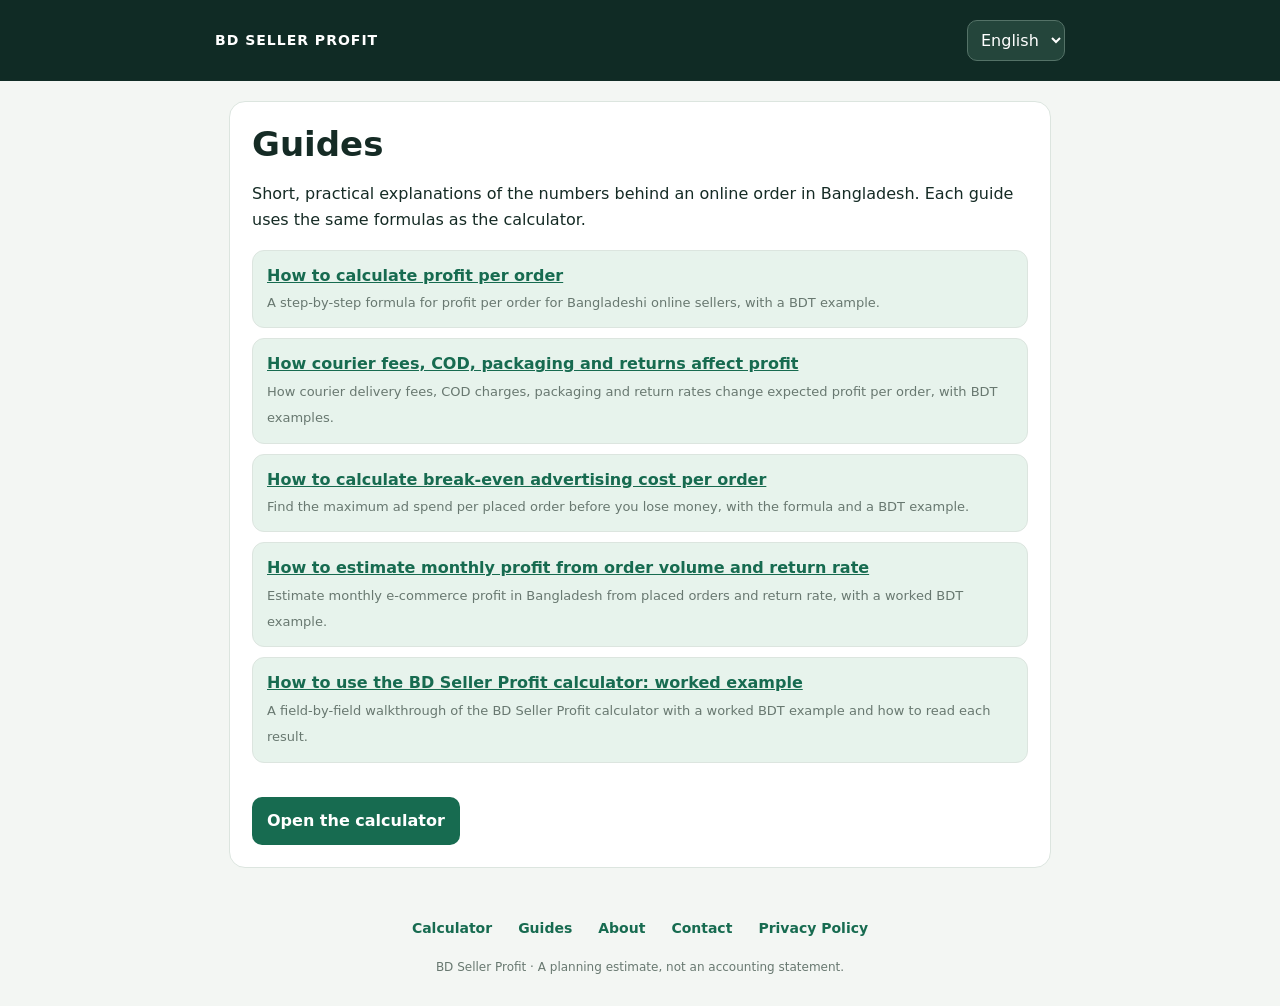
==== guides/index.html @ 181e1595 "Add About, Contact, Privacy, Guides, footer nav, sitemap and robots (no ads/tracking)" ====
<!DOCTYPE html>
<html lang="en" data-title-en="Guides for Bangladeshi online sellers | BD Seller Profit" data-title-bn="বাংলাদেশি অনলাইন বিক্রেতাদের গাইড | BD Seller Profit" data-desc-en="Practical guides on profit per order, courier and COD costs, returns, break-even ad spend and monthly profit for online sellers in Bangladesh." data-desc-bn="প্রতি অর্ডারে লাভ, কুরিয়ার ও COD খরচ, রিটার্ন, ব্রেক-ইভেন বিজ্ঞাপন খরচ ও মাসিক লাভ নিয়ে ব্যবহারিক গাইড।">
<head>
<meta charset="UTF-8">
<meta name="viewport" content="width=device-width, initial-scale=1">
<meta name="theme-color" content="#102b25">
<title>Guides for Bangladeshi online sellers | BD Seller Profit</title>
<meta name="description" content="Practical guides on profit per order, courier and COD costs, returns, break-even ad spend and monthly profit for online sellers in Bangladesh.">
<link rel="canonical" href="https://bdsellerprofit.xyz/guides/">
<link rel="stylesheet" href="../assets/site.css">
</head>
<body>
<header><div class="wrap top">
  <a class="brand" href="../">BD SELLER PROFIT</a>
  <select id="language" aria-label="Language"><option value="en">English</option><option value="bn">বাংলা</option></select>
</div></header>
<main class="wrap"><article>
<div data-lang="en">
<h1>Guides</h1>
<p>Short, practical explanations of the numbers behind an online order in Bangladesh. Each guide uses the same formulas as the calculator.</p><ul class="guide-list"><li><a href="profit-per-order.html">How to calculate profit per order</a><br><span class="note">A step-by-step formula for profit per order for Bangladeshi online sellers, with a BDT example.</span></li><li><a href="courier-cod-packaging-returns.html">How courier fees, COD, packaging and returns affect profit</a><br><span class="note">How courier delivery fees, COD charges, packaging and return rates change expected profit per order, with BDT examples.</span></li><li><a href="break-even-ad-cost.html">How to calculate break-even advertising cost per order</a><br><span class="note">Find the maximum ad spend per placed order before you lose money, with the formula and a BDT example.</span></li><li><a href="monthly-profit-estimate.html">How to estimate monthly profit from order volume and return rate</a><br><span class="note">Estimate monthly e-commerce profit in Bangladesh from placed orders and return rate, with a worked BDT example.</span></li><li><a href="how-to-use-calculator.html">How to use the BD Seller Profit calculator: worked example</a><br><span class="note">A field-by-field walkthrough of the BD Seller Profit calculator with a worked BDT example and how to read each result.</span></li></ul>
</div>
<div data-lang="bn" lang="bn">
<h1>গাইড</h1>
<p>বাংলাদেশে অনলাইন অর্ডারের পেছনের হিসাবের সংক্ষিপ্ত, ব্যবহারিক ব্যাখ্যা। প্রতিটি গাইডে ক্যালকুলেটরের একই সূত্র ব্যবহার করা হয়েছে।</p><ul class="guide-list"><li><a href="profit-per-order.html">প্রতি অর্ডারে লাভ কীভাবে হিসাব করবেন</a><br><span class="note">বাংলাদেশি অনলাইন বিক্রেতার প্রতি অর্ডারে লাভের ধাপে ধাপে সূত্র, টাকায় উদাহরণসহ।</span></li><li><a href="courier-cod-packaging-returns.html">কুরিয়ার, COD, প্যাকেজিং ও রিটার্ন লাভে কী প্রভাব ফেলে</a><br><span class="note">কুরিয়ার খরচ, COD চার্জ, প্যাকেজিং ও রিটার্নের হার কীভাবে প্রতি অর্ডারের প্রত্যাশিত লাভ বদলায়, টাকায় উদাহরণসহ।</span></li><li><a href="break-even-ad-cost.html">প্রতি অর্ডারে ব্রেক-ইভেন বিজ্ঞাপন খরচ কীভাবে হিসাব করবেন</a><br><span class="note">লোকসান ছাড়া প্রতি প্লেসড অর্ডারে সর্বোচ্চ বিজ্ঞাপন খরচ বের করার সূত্র ও টাকায় উদাহরণ।</span></li><li><a href="monthly-profit-estimate.html">অর্ডার সংখ্যা ও রিটার্নের হার থেকে মাসিক লাভ কীভাবে অনুমান করবেন</a><br><span class="note">প্লেসড অর্ডার ও রিটার্নের হার থেকে মাসিক লাভ অনুমানের পদ্ধতি, টাকায় উদাহরণসহ।</span></li><li><a href="how-to-use-calculator.html">BD Seller Profit ক্যালকুলেটর ব্যবহারের নিয়ম: উদাহরণসহ</a><br><span class="note">BD Seller Profit ক্যালকুলেটরের প্রতিটি ঘর ও ফলাফলের ব্যাখ্যা, টাকায় উদাহরণসহ।</span></li></ul>
</div>
<a class="cta" href="../" data-i="open">Open the calculator</a>
</article></main>
<footer class="site-footer"><nav aria-label="Footer">
  <a href="../" data-i="home">Calculator</a><a href="../guides/" data-i="guides">Guides</a><a href="../about.html" data-i="about">About</a><a href="../contact.html" data-i="contact">Contact</a><a href="../privacy.html" data-i="privacy">Privacy Policy</a>
</nav>BD Seller Profit · <span data-i="footer">A planning estimate, not an accounting statement.</span></footer>
<script src="../assets/site.js"></script>
</body>
</html>
---- assets/site.css ----
:root{--bg:#f3f6f3;--card:#fff;--ink:#152b25;--muted:#687870;--green:#176b50;--line:#dce5df;--soft:#e7f3ec}
*{box-sizing:border-box}
body{margin:0;background:var(--bg);color:var(--ink);font-family:system-ui,-apple-system,sans-serif;line-height:1.65}
header{background:#102b25;color:#fff;padding:20px 18px}
.wrap{max-width:850px;margin:auto}
.top{display:flex;justify-content:space-between;gap:12px;align-items:center}
.brand{font-size:14px;font-weight:800;letter-spacing:1px;color:#fff;text-decoration:none}
select{font:inherit;background:#24453b;color:#fff;border:1px solid #547267;padding:9px;border-radius:10px}
select:focus,a:focus-visible{outline:2px solid #70b99a;outline-offset:2px}
main{padding:20px 14px 36px}
article{background:var(--card);border:1px solid var(--line);border-radius:16px;padding:22px}
h1{font-size:clamp(24px,5.5vw,34px);line-height:1.2;margin:0 0 14px}
h2{font-size:19px;margin:26px 0 8px}
a{color:var(--green)}
.note{font-size:13px;color:var(--muted)}
.contact{font-size:19px;font-weight:700;overflow-wrap:anywhere}
.crumb{font-size:13px;margin:0 0 12px}
table{width:100%;border-collapse:collapse;margin:12px 0;font-size:14px;display:block;overflow-x:auto}
th,td{border:1px solid var(--line);padding:8px;text-align:left;vertical-align:top}
th{background:var(--soft)}
.guide-list{list-style:none;padding:0}
.guide-list li{border:1px solid var(--line);border-radius:12px;padding:12px 14px;margin:10px 0;background:var(--soft)}
.guide-list a{font-weight:700}
.cta{display:inline-block;margin-top:18px;background:var(--green);color:#fff;padding:11px 15px;border-radius:10px;text-decoration:none;font-weight:700}
html:not(.bn) [data-lang=bn],html.bn [data-lang=en]{display:none}
.site-footer{text-align:center;padding:5px 14px 28px;color:var(--muted);font-size:12px}
.site-footer nav{display:flex;flex-wrap:wrap;justify-content:center;gap:4px 6px;margin-bottom:10px}
.site-footer nav a{color:var(--green);font-size:14px;font-weight:600;padding:8px 10px;text-decoration:none}
.site-footer nav a:hover{text-decoration:underline}
@media(max-width:420px){article{padding:16px}}
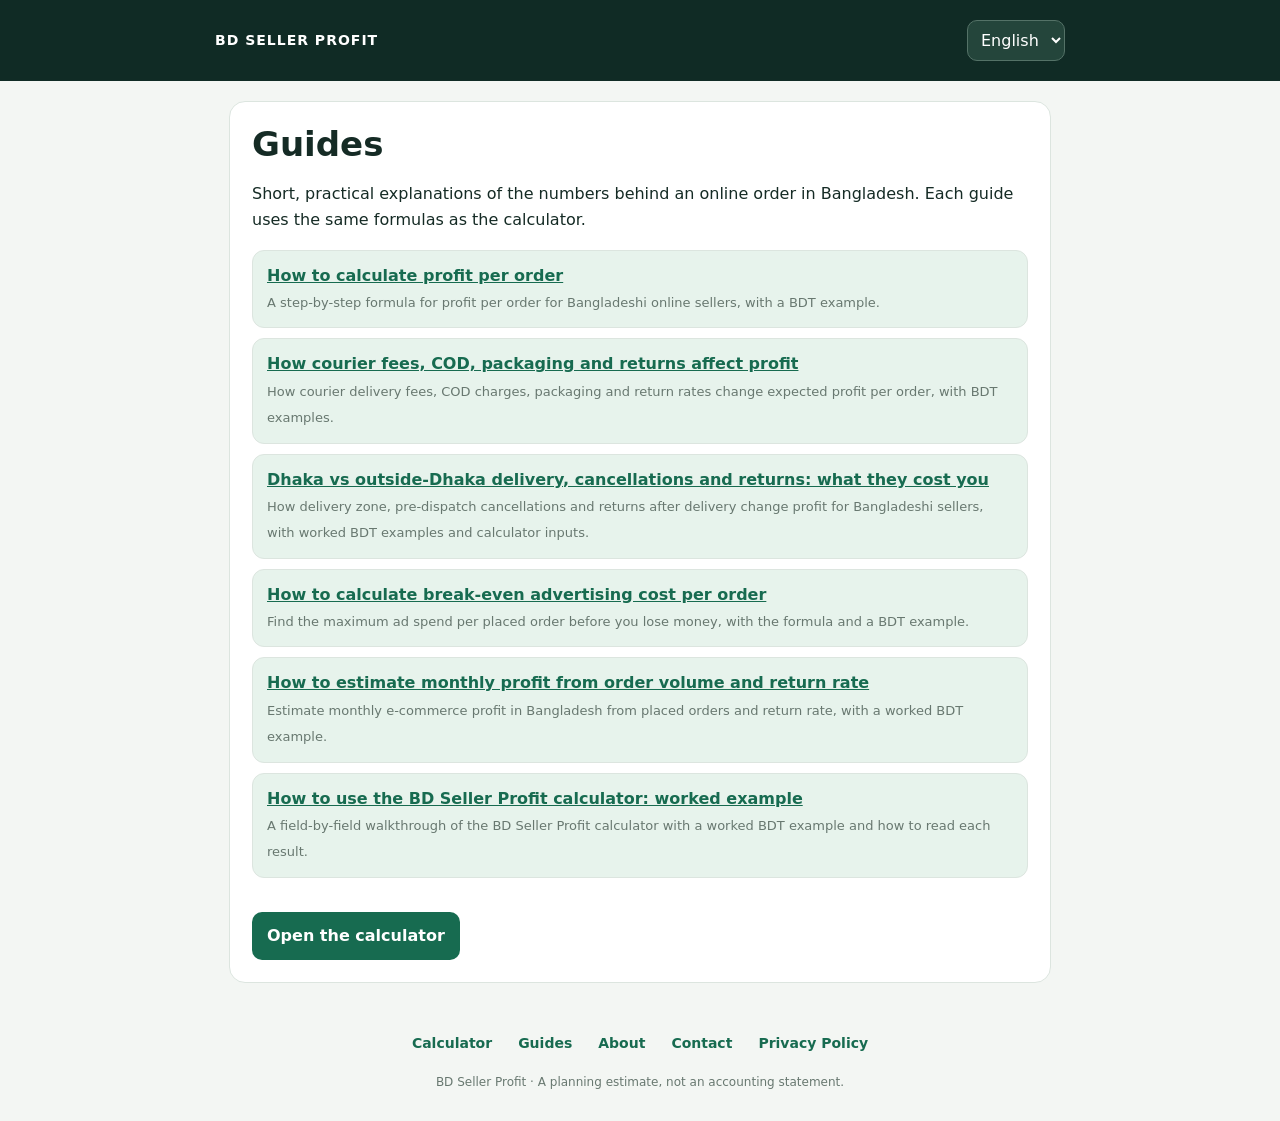
==== commit fed5120d: "Add Dhaka vs outside-Dhaka guide, AdSense site code and updated privacy policy - New guide: guides/d" ====
--- a/guides/index.html
+++ b/guides/index.html
@@ -8,6 +8,8 @@
 <meta name="description" content="Practical guides on profit per order, courier and COD costs, returns, break-even ad spend and monthly profit for online sellers in Bangladesh.">
 <link rel="canonical" href="https://bdsellerprofit.xyz/guides/">
 <link rel="stylesheet" href="../assets/site.css">
+<script async src="https://pagead2.googlesyndication.com/pagead/js/adsbygoogle.js?client=ca-pub-7568750393923525"
+     crossorigin="anonymous"></script>
 </head>
 <body>
 <header><div class="wrap top">
@@ -17,11 +19,11 @@
 <main class="wrap"><article>
 <div data-lang="en">
 <h1>Guides</h1>
-<p>Short, practical explanations of the numbers behind an online order in Bangladesh. Each guide uses the same formulas as the calculator.</p><ul class="guide-list"><li><a href="profit-per-order.html">How to calculate profit per order</a><br><span class="note">A step-by-step formula for profit per order for Bangladeshi online sellers, with a BDT example.</span></li><li><a href="courier-cod-packaging-returns.html">How courier fees, COD, packaging and returns affect profit</a><br><span class="note">How courier delivery fees, COD charges, packaging and return rates change expected profit per order, with BDT examples.</span></li><li><a href="break-even-ad-cost.html">How to calculate break-even advertising cost per order</a><br><span class="note">Find the maximum ad spend per placed order before you lose money, with the formula and a BDT example.</span></li><li><a href="monthly-profit-estimate.html">How to estimate monthly profit from order volume and return rate</a><br><span class="note">Estimate monthly e-commerce profit in Bangladesh from placed orders and return rate, with a worked BDT example.</span></li><li><a href="how-to-use-calculator.html">How to use the BD Seller Profit calculator: worked example</a><br><span class="note">A field-by-field walkthrough of the BD Seller Profit calculator with a worked BDT example and how to read each result.</span></li></ul>
+<p>Short, practical explanations of the numbers behind an online order in Bangladesh. Each guide uses the same formulas as the calculator.</p><ul class="guide-list"><li><a href="profit-per-order.html">How to calculate profit per order</a><br><span class="note">A step-by-step formula for profit per order for Bangladeshi online sellers, with a BDT example.</span></li><li><a href="courier-cod-packaging-returns.html">How courier fees, COD, packaging and returns affect profit</a><br><span class="note">How courier delivery fees, COD charges, packaging and return rates change expected profit per order, with BDT examples.</span></li><li><a href="dhaka-outside-delivery-cancellations-returns.html">Dhaka vs outside-Dhaka delivery, cancellations and returns: what they cost you</a><br><span class="note">How delivery zone, pre-dispatch cancellations and returns after delivery change profit for Bangladeshi sellers, with worked BDT examples and calculator inputs.</span></li><li><a href="break-even-ad-cost.html">How to calculate break-even advertising cost per order</a><br><span class="note">Find the maximum ad spend per placed order before you lose money, with the formula and a BDT example.</span></li><li><a href="monthly-profit-estimate.html">How to estimate monthly profit from order volume and return rate</a><br><span class="note">Estimate monthly e-commerce profit in Bangladesh from placed orders and return rate, with a worked BDT example.</span></li><li><a href="how-to-use-calculator.html">How to use the BD Seller Profit calculator: worked example</a><br><span class="note">A field-by-field walkthrough of the BD Seller Profit calculator with a worked BDT example and how to read each result.</span></li></ul>
 </div>
 <div data-lang="bn" lang="bn">
 <h1>গাইড</h1>
-<p>বাংলাদেশে অনলাইন অর্ডারের পেছনের হিসাবের সংক্ষিপ্ত, ব্যবহারিক ব্যাখ্যা। প্রতিটি গাইডে ক্যালকুলেটরের একই সূত্র ব্যবহার করা হয়েছে।</p><ul class="guide-list"><li><a href="profit-per-order.html">প্রতি অর্ডারে লাভ কীভাবে হিসাব করবেন</a><br><span class="note">বাংলাদেশি অনলাইন বিক্রেতার প্রতি অর্ডারে লাভের ধাপে ধাপে সূত্র, টাকায় উদাহরণসহ।</span></li><li><a href="courier-cod-packaging-returns.html">কুরিয়ার, COD, প্যাকেজিং ও রিটার্ন লাভে কী প্রভাব ফেলে</a><br><span class="note">কুরিয়ার খরচ, COD চার্জ, প্যাকেজিং ও রিটার্নের হার কীভাবে প্রতি অর্ডারের প্রত্যাশিত লাভ বদলায়, টাকায় উদাহরণসহ।</span></li><li><a href="break-even-ad-cost.html">প্রতি অর্ডারে ব্রেক-ইভেন বিজ্ঞাপন খরচ কীভাবে হিসাব করবেন</a><br><span class="note">লোকসান ছাড়া প্রতি প্লেসড অর্ডারে সর্বোচ্চ বিজ্ঞাপন খরচ বের করার সূত্র ও টাকায় উদাহরণ।</span></li><li><a href="monthly-profit-estimate.html">অর্ডার সংখ্যা ও রিটার্নের হার থেকে মাসিক লাভ কীভাবে অনুমান করবেন</a><br><span class="note">প্লেসড অর্ডার ও রিটার্নের হার থেকে মাসিক লাভ অনুমানের পদ্ধতি, টাকায় উদাহরণসহ।</span></li><li><a href="how-to-use-calculator.html">BD Seller Profit ক্যালকুলেটর ব্যবহারের নিয়ম: উদাহরণসহ</a><br><span class="note">BD Seller Profit ক্যালকুলেটরের প্রতিটি ঘর ও ফলাফলের ব্যাখ্যা, টাকায় উদাহরণসহ।</span></li></ul>
+<p>বাংলাদেশে অনলাইন অর্ডারের পেছনের হিসাবের সংক্ষিপ্ত, ব্যবহারিক ব্যাখ্যা। প্রতিটি গাইডে ক্যালকুলেটরের একই সূত্র ব্যবহার করা হয়েছে।</p><ul class="guide-list"><li><a href="profit-per-order.html">প্রতি অর্ডারে লাভ কীভাবে হিসাব করবেন</a><br><span class="note">বাংলাদেশি অনলাইন বিক্রেতার প্রতি অর্ডারে লাভের ধাপে ধাপে সূত্র, টাকায় উদাহরণসহ।</span></li><li><a href="courier-cod-packaging-returns.html">কুরিয়ার, COD, প্যাকেজিং ও রিটার্ন লাভে কী প্রভাব ফেলে</a><br><span class="note">কুরিয়ার খরচ, COD চার্জ, প্যাকেজিং ও রিটার্নের হার কীভাবে প্রতি অর্ডারের প্রত্যাশিত লাভ বদলায়, টাকায় উদাহরণসহ।</span></li><li><a href="dhaka-outside-delivery-cancellations-returns.html">ঢাকা ও ঢাকার বাইরে ডেলিভারি, বাতিল ও রিটার্ন: কোন ক্ষেত্রে আসলে কত খরচ</a><br><span class="note">ডেলিভারি এলাকা, পাঠানোর আগে বাতিল আর ডেলিভারির পর ফেরত বাংলাদেশি বিক্রেতাদের লাভ কীভাবে বদলায়, টাকায় হিসাবের উদাহরণ ও ক্যালকুলেটরে কী বসাবেন তা সহ।</span></li><li><a href="break-even-ad-cost.html">প্রতি অর্ডারে ব্রেক-ইভেন বিজ্ঞাপন খরচ কীভাবে হিসাব করবেন</a><br><span class="note">লোকসান ছাড়া প্রতি প্লেসড অর্ডারে সর্বোচ্চ বিজ্ঞাপন খরচ বের করার সূত্র ও টাকায় উদাহরণ।</span></li><li><a href="monthly-profit-estimate.html">অর্ডার সংখ্যা ও রিটার্নের হার থেকে মাসিক লাভ কীভাবে অনুমান করবেন</a><br><span class="note">প্লেসড অর্ডার ও রিটার্নের হার থেকে মাসিক লাভ অনুমানের পদ্ধতি, টাকায় উদাহরণসহ।</span></li><li><a href="how-to-use-calculator.html">BD Seller Profit ক্যালকুলেটর ব্যবহারের নিয়ম: উদাহরণসহ</a><br><span class="note">BD Seller Profit ক্যালকুলেটরের প্রতিটি ঘর ও ফলাফলের ব্যাখ্যা, টাকায় উদাহরণসহ।</span></li></ul>
 </div>
 <a class="cta" href="../" data-i="open">Open the calculator</a>
 </article></main>
